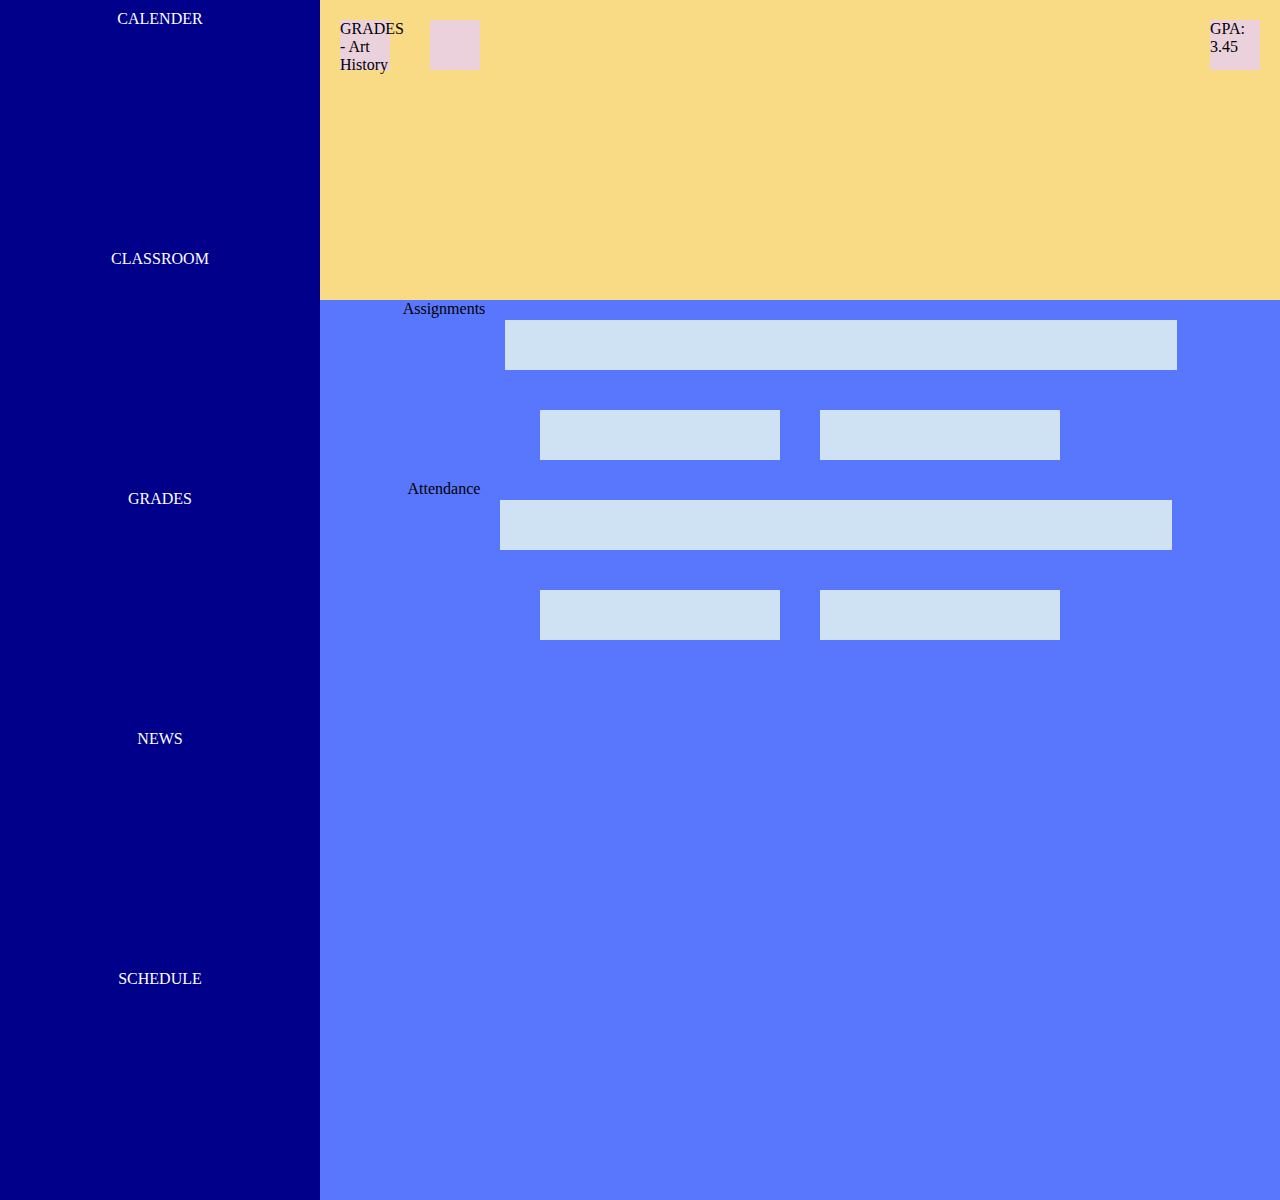
==== ashley-livia-1.html @ 23df65b2 "layout of the ashley-livia-1" ====
<!DOCTYPE html>
<html lang="en">
<head>
    <meta charset="UTF-8">
    <meta name="viewport" content="width=device-width, initial-scale=1.0">
    <link rel="stylesheet" href="style.css">
    <title>ashley-livia-1</title>
</head>
<body>
    <div class="grid-containerl">
        <!-- right-top -->
        <div class="itemm1">
            <div class="flexbox-containerf1">
                <div class="color1">GRADES - Art History</div>
                <div class="color1"></div>
            </div>
            <div class="flexbox-containerf2">
                <div class="color1">GPA: 3.45</div>
            </div>
        </div>
        <!-- left -->
        <div class="itemm2">
            <div class="color2">CALENDER</div>
            <div class="color2">CLASSROOM</div>
            <div class="color2">GRADES</div>
            <div class="color2">NEWS</div>
            <div class="color2">SCHEDULE</div>
        </div>
        <!-- right-bottom -->
        <div class="itemm3">
            <div class="rows">
                <a>Assignments</a>
                <div class="color3-1"></div>
                <div class="color3-2"></div>
                <div class="color3-3"></div>
            </div>
            <div class="rows">
                <a>Attendance</a>
                <div class="color3-1"></div>
                <div class="color3-2"></div>
                <div class="color3-3"></div>
            </div>
        </div>
    </div>
</body>
</html>
---- style.css ----
/* remove default setting */
* {
    padding: 0;
    margin: 0;
}
/* ash-livia-1 code */
.grid-containerl {
    display: grid;
    grid-template-columns: 1fr 1fr 1fr 1fr;
    grid-template-rows: 1fr 1fr 1fr 1fr;
    grid-template-areas:
      "itemm2 itemm1 itemm1 itemm1"
      "itemm2 itemm3 itemm3 itemm3"
      "itemm2 itemm3 itemm3 itemm3"
      "itemm2 itemm3 itemm3 itemm3";
}
.itemm1 {
    background-color:rgb(250, 219, 133);
    grid-area: itemm1;
    display: flex;
}
.itemm1 > div {
    width: 50%;
    display: flex;
}
.flexbox-containerf2{flex-direction: row-reverse;}
.color1{
    background: #ead1dcff;
    height: 50px;
    width: 50px;
    margin: 20px;
}
.itemm2 {
    background-color:darkblue;
    color: white;
    grid-area: itemm2;
    display: flex;
    flex-direction: column;
    align-items: center;
}
.itemm2 div {
    margin: 10px;
    width: 60%;
}
.color2 {
    height: 50%;
    text-align: center;
}
.itemm3 {
    background-color: rgb(89, 119, 253);
    grid-area: itemm3;
    height: 100vh;
}
.rows {
    display: flex;
    flex-wrap: wrap;
    justify-content: center;
}
.rows div{
    height: 50px;
    margin: 20px;
    background: #cfe2f3ff;
}
.color3-1 {width: 70%;}
.color3-2 {width: 25%;}
.color3-3 {width: 25%;}
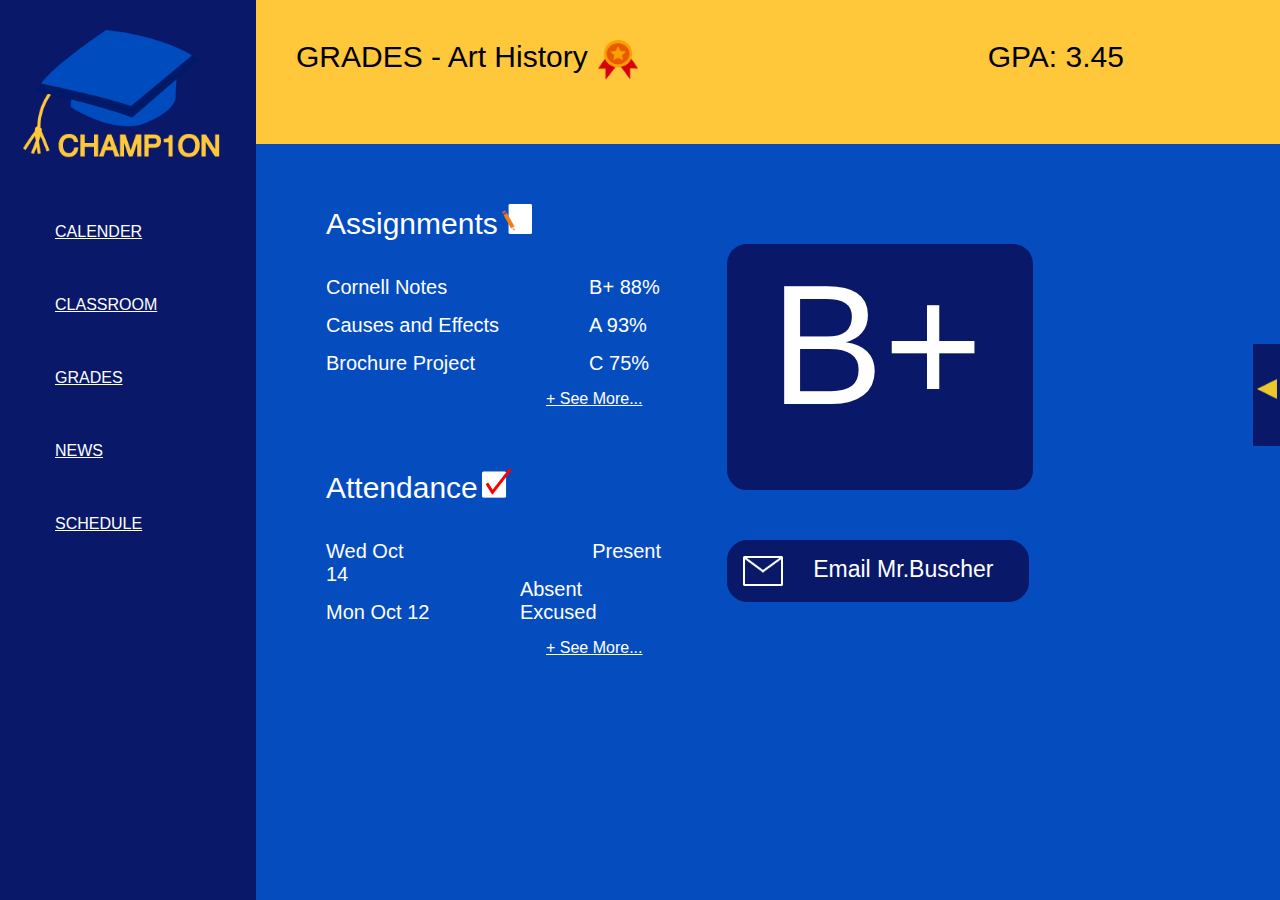
==== commit ce4215b5: "finish ashley-livia-1" ====
--- a/ashley-livia-1.html
+++ b/ashley-livia-1.html
@@ -7,40 +7,70 @@
     <title>ashley-livia-1</title>
 </head>
 <body>
-    <div class="grid-containerl">
-        <!-- right-top -->
-        <div class="itemm1">
-            <div class="flexbox-containerf1">
-                <div class="color1">GRADES - Art History</div>
-                <div class="color1"></div>
+    <div class="whole-ashlivia-1">
+        <div class="navbar-ashlivia-1">
+            <img src="website-ashley-livia/logo.png" width="200px">
+            <div class="topics-ashlivia-1">CALENDER</div>
+            <div class="topics-ashlivia-1">CLASSROOM</div>
+            <div class="topics-ashlivia-1">GRADES</div>
+            <div class="topics-ashlivia-1">NEWS</div>
+            <div class="topics-ashlivia-1">SCHEDULE</div>
+        </div>
+        <div class="right-side-ashlivia">
+            <div class="header-ashlivia-1">
+                <p>GRADES - Art History</p>
+                <img src="website-ashley-livia/Group 28.png" width="40px" height="40px">
+                <div class="gpa-ashlivia-1">GPA: 3.45</div>
             </div>
-            <div class="flexbox-containerf2">
-                <div class="color1">GPA: 3.45</div>
+            <div class="body-ashlivia-1">
+                <div class="right-body-ashlivia-1">
+                    <div class="assignments-ashlivia-1">
+                        <a>Assignments</a>
+                        <img src="website-ashley-livia/assignments.png" height="30px" width="30px">
+                        <div class="inside-ashlivia-1">
+                            <div class="items-ashlivia-1">
+                                <p>Cornell Notes</p>
+                                <p>Causes and Effects</p>
+                                <p>Brochure Project</p>
+                            </div>
+                            <div class="grades-ashlivia-1">
+                                <p>B+ 88%</p>
+                                <p>A 93%</p>
+                                <p>C 75%</p>
+                            </div>
+                        </div>
+                        <div class="seemore-ashlivia-1">+ See More...</div>
+                    </div>
+                    <div class="attendance-ashlivia-1">
+                        <a>Attendance</a>
+                        <img src="website-ashley-livia/attendance.png" height="30px" width="30px">
+                        <div class="inside-ashlivia-1">
+                            <div class="items-ashlivia-1">
+                                <p>Wed Oct 14</p>
+                                <p>Mon Oct 12</p>
+                            </div>
+                            <div class="grades-ashlivia-1">
+                                <p>&nbsp;&nbsp;&nbsp;&nbsp;&nbsp;&nbsp;&nbsp;&nbsp;&nbsp;&nbsp;&nbsp;&nbsp;&nbsp;Present</p>
+                                <p>Absent Excused</p>
+                            </div>
+                        </div>
+                        <div class="seemore-ashlivia-1">+ See More...</div>
+                    </div>
+                </div>
+                <div class="left-body-ashlivia-1">
+                    <div class="average-ashlivia-1">
+                        <a>B+</a>
+                    </div>
+                    <div class="message-teacher-ashlivia-1">
+                        <img src="website-ashley-livia/mail.png" width="40px" height="30px">
+                        <p>Email Mr.Buscher</p>
+                    </div>
+                </div>
+                <div class="scroll-ashlivia-1">
+                    <img src="website-ashley-livia/ashley-livia-arrow.png" width="20px" height="20px">
+                </div>
             </div>
         </div>
-        <!-- left -->
-        <div class="itemm2">
-            <div class="color2">CALENDER</div>
-            <div class="color2">CLASSROOM</div>
-            <div class="color2">GRADES</div>
-            <div class="color2">NEWS</div>
-            <div class="color2">SCHEDULE</div>
-        </div>
-        <!-- right-bottom -->
-        <div class="itemm3">
-            <div class="rows">
-                <a>Assignments</a>
-                <div class="color3-1"></div>
-                <div class="color3-2"></div>
-                <div class="color3-3"></div>
-            </div>
-            <div class="rows">
-                <a>Attendance</a>
-                <div class="color3-1"></div>
-                <div class="color3-2"></div>
-                <div class="color3-3"></div>
-            </div>
-        </div>
-    </div>
+    </div>  
 </body>
 </html>--- a/style.css
+++ b/style.css
@@ -1,66 +1,669 @@
 /* remove default setting */
 * {
-    padding: 0;
-    margin: 0;
-}
-/* ash-livia-1 code */
-.grid-containerl {
-    display: grid;
-    grid-template-columns: 1fr 1fr 1fr 1fr;
-    grid-template-rows: 1fr 1fr 1fr 1fr;
-    grid-template-areas:
-      "itemm2 itemm1 itemm1 itemm1"
-      "itemm2 itemm3 itemm3 itemm3"
-      "itemm2 itemm3 itemm3 itemm3"
-      "itemm2 itemm3 itemm3 itemm3";
-}
-.itemm1 {
-    background-color:rgb(250, 219, 133);
-    grid-area: itemm1;
+  padding: 0;
+  margin: 0;
+  font-family: Arial;
+}
+/* ethan-jessie-1 code */
+.header-ethan {
+  display: flex;
+  height: 10vh;
+  justify-content: space-between;
+  padding-left: 15px;
+  padding-right: 15px;
+}
+.left-ethan {
+  display: flex;
+  align-items: center;
+  color: #1b7092;
+}
+.left-ethan > p {
+  padding-left: 5px;
+  font-size: 30px;
+}
+.right-ethan {
+  display: flex;
+  align-items: center;
+  color: gray;
+}
+.right-ethan > p {
+  padding-right: 8px;
+  font-size: 23px;
+}
+.createAccount {
+  display: flex;
+  height: 33px;
+  width: 200px;
+  background-color: #1b7092;
+  border-radius: 100px;
+  color: white;
+  justify-content: center;
+  align-items: center;
+  font-size: 20px;
+}
+.body-ethan {
+  display: flex;
+  background-color: #a9d1e2;
+  width: 100vw;
+  height: 90vh;
+  justify-content: center;
+  align-items: center;
+  flex-direction: column;
+}
+.sign-in {
+  background-color: white;
+  width: 400px;
+  height: 400px;
+  border-radius: 20px;
+  display: flex;
+  align-items: center;
+  flex-direction: column;
+}
+.sign-in > p {
+  font-size: 40px;
+  color: #1b7092;
+  margin-top: 60px;
+}
+.ethan-img-center {
+  display: flex;
+  justify-content: center;
+  background-color: #a9d1e2;
+  margin-bottom: -37px;
+  z-index: 2;
+  border-radius: 50px;
+}
+.input-sign-in-ethan {
+  background-color: #a9d1e2;
+  height: 45px;
+  width: 300px;
+  margin: 0px 15px 15px 15px;
+  border-bottom-left-radius: 25px;
+  border-bottom-right-radius: 25px;
+}
+.input-sign-in-label-ethan-email {
+  height: 17px;
+  width: 55px;
+  margin-top: 35px;
+  margin-right: 235px;
+  background-color: #60a7c5;
+  border-top-right-radius: 15px;
+  color: aliceblue;
+  padding: 5px;
+}
+.input-sign-in-label-ethan-pass {
+  height: 17px;
+  width: 85px;
+  margin-top: 25px;
+  margin-right: 205px;
+  background-color: #60a7c5;
+  border-top-right-radius: 15px;
+  color: aliceblue;
+  padding: 5px;
+}
+.sign-in > .input-sign-in-label-ethan-email {
+  display: flex;
+  justify-content: left;
+}
+.sign-in > .input-sign-in-label-ethan-pass {
+  display: flex;
+  justify-content: flex-start;
+}
+
+/* ethan-jessie-2 code */
+.page-ethan {
+  display: flex;
+}
+.nav-ethan {
+  border: 1px solid #1b7092;
+  width: 23%;
+  height: 90vh;
+  color: #1b7092;
+  font-size: 28px;
+}
+.list-for-students {
+  margin: 20px;
+}
+.schedule-ethan {
+  display: flex;
+  width: 77%;
+  height: 90vh;
+  background-color: #a9d1e2;
+  flex-direction: column;
+  align-items: center;
+}
+.schedule-title {
+  color: white;
+  font-size: 60px;
+  margin: 20px;
+}
+.weekday {
+  display: flex;
+  flex-direction: row;
+  background-color: white;
+  height: 513px;
+}
+.monday {
+  color: #1b7092;
+  text-align: center;
+  height: 450px;
+  width: 150px;
+}
+.tuesday {
+  color: #1b7092;
+  text-align: center;
+  height: 450px;
+  width: 150px;
+}
+.friday {
+  color: #1b7092;
+  text-align: center;
+  height: 450px;
+  width: 150px;
+}
+.empty {
+  background-color: #a9d1e2;
+  width: 30px;
+}
+.block {
+  display: flex;
+  flex-wrap: wrap;
+  flex-direction: column;
+  align-content: center;
+  justify-content: center;
+  border-bottom: 2px solid #1b7092;
+  margin-bottom: 10px;
+  height: 120px;
+}
+.courses-topic {
+  display: flex;
+  background-color: #1b7092;
+  color: white;
+  height: 50px;
+  font-size: 30px;
+  align-items: center;
+  justify-content: center;
+}
+.courses > div {
+  background-color: #f1f1f1;
+  width: 100px;
+  text-align: center;
+  line-height: 75px;
+  font-size: 30px;
+}
+.time {
+  margin-bottom: 20px;
+}
+.courses {
+  font-size: 24px;
+}
+.sign-out {
+  display: flex;
+  color: #1b7092;
+  margin-top: 150px;
+  margin-left: 20px;
+}
+/* ping-yusun-1 */
+.page{
     display: flex;
-}
-.itemm1 > div {
-    width: 50%;
+    /* flex-wrap: wrap; */
+    width: 100vw;
+}
+.context-ping {
+  display: flex;
+  width: 75vw;
+  height: 100vh;
+  background: white;
+  flex-direction: column;
+}
+.navbar-ping {
+  display: flex;
+  width: 25vw;
+  height: 100vh;
+  background: #73e0ce;
+  flex-direction: column;
+}
+.header-ping {
+    height: 50px;
+    width: 75vw;
     display: flex;
-}
-.flexbox-containerf2{flex-direction: row-reverse;}
-.color1{
-    background: #ead1dcff;
-    height: 50px;
-    width: 50px;
     margin: 20px;
-}
-.itemm2 {
-    background-color:darkblue;
-    color: white;
-    grid-area: itemm2;
+    align-items: center;
+}
+.header-ping > p {
+    margin-left: 20px;
+}
+.announcement-ping {
     display: flex;
-    flex-direction: column;
+    justify-content: center;
     align-items: center;
-}
-.itemm2 div {
+    font-size: 35px;
+    margin-top: 50px;
+}
+.announcement-ping > img {
+    height: 35px;
+    width: 60px;
+}
+.announcement-ping > p {
+    margin-left: 20px;
+}
+.topic-ping {
+    display: flex;
+    justify-content: center;
+    align-items: center;
+    height: 80px;
+    font-size: 35px;
+}
+.topic-ping > img {
+    height: 55px;
+    width: 120px;
+    margin: 20px;
+}
+.caption-ping {
+    display: flex;
+    justify-content: center;
+    align-items: center;
+    font-size: 20px;
+}
+.dots-ping {
+    display: flex;
+    justify-content: center;
+    height: 10px;
+    width: 75vw;
+}
+.orange-p {
+    height: 10px;
+    width: 10px;
+    border-radius: 50px;
+    background-color: #F58500;
     margin: 10px;
-    width: 60%;
-}
-.color2 {
-    height: 50%;
-    text-align: center;
-}
-.itemm3 {
-    background-color: rgb(89, 119, 253);
-    grid-area: itemm3;
-    height: 100vh;
-}
-.rows {
-    display: flex;
-    flex-wrap: wrap;
-    justify-content: center;
-}
-.rows div{
-    height: 50px;
-    margin: 20px;
-    background: #cfe2f3ff;
-}
-.color3-1 {width: 70%;}
-.color3-2 {width: 25%;}
-.color3-3 {width: 25%;}
+}
+.blue-p {
+    height: 10px;
+    width: 10px;
+    border-radius: 50px;
+    background-color: #73E0CE;
+    margin: 10px;
+}
+.box-for-list{
+  display: flex;
+  padding-top: 100px;
+  font-size: 20px;
+  justify-content: space-evenly;
+}
+.box-for-list-2{
+  display: flex;
+  margin: 30px;
+  font-size: 20px;
+  justify-content: space-evenly;
+}
+.box-for-list > a {
+  margin-top: 10px;
+  margin-right: 50px;
+}
+.box-for-list-2 > a {
+  margin-top: 10px;
+  margin-right: 50px;
+}
+.header-ping-baymax {
+  padding-left: 250px;
+  padding-top: 10px;
+}
+.event-ping{
+  margin: 30px;
+  margin-left: 25px;
+}
+.event-ping>p{
+  margin-top: 10px;
+  margin-left: 20px;
+}
+.calendar-ping {
+  margin-left: 30px;
+}
+.calendar-ping > p{
+  margin-left: 10px;
+  margin-top: 5px;
+  background-color: white;
+  border: 2px solid black;
+  width: 200px;
+  height: 180px;
+  border-radius: 10px;
+}
+.calendar-ping > a{
+  background-color: #F4B30C;
+  border-radius: 3px;
+}
+.calendar-ping .calendar{
+  width: 170px;
+  height: 150px;
+  margin-top: 10px;
+  margin-left: 10px;
+}
+.title > a{
+  background-color: #FF6F6F;
+  border-radius: 3px;
+}
+.title {
+  margin-left: 20px;
+  margin-top: 20px;
+
+}
+.note-ping {
+  margin-left: 40px;
+  margin-top: 10px;
+  background-color: white;
+  border: 2px solid black;
+  width: 200px;
+  height: 100px;
+  border-radius: 10px;
+}
+.note-ping > p {
+  margin-left: 20px;
+  margin-top: 30px;
+}
+
+/* ping-yusun-2 */
+.header-ping-yusun-4{
+  display: flex;
+  flex-direction: row;
+  justify-content: flex-end;
+  width: 100vw;
+  height: 10vh;
+}
+.whole-ping-4 {
+  display: flex;
+  flex-direction: row;
+}
+.left-ping-4{
+  display: flex;
+  flex-direction: column;
+  width: 35vw;
+  height: 90vh;
+}
+.left-ping-4 > a { 
+  font-size: 35px;
+  margin-left: 60px;
+}
+.left-ping-4 > p { 
+  font-size: 18px;
+  margin-top: 5px;
+  margin-bottom: 40px;
+  margin-left: 60px;
+}
+.cap-ping {
+  height: 20px;
+  width: 180px;
+  border: 3px solid black;
+  border-radius: 25px;
+  margin-left: 85px;
+}
+.bottle-ping {
+  height: 300px;
+  width: 230px;
+  border: 3px solid black;
+  border-radius: 25px;
+  position: relative;
+  text-align: center;
+  margin-left: 60px;
+}
+.bottle-ping > img {
+  margin-top: 40px;
+}
+/* Centered text for A+ 98*/
+.centered-ping {
+  position: absolute;
+  top: 45%;
+  left: 50%;
+  transform: translate(-50%, -50%);
+}
+.water-ping{
+  height: 272px;
+  width: 229px;
+  border: 1px solid #73E0CE;
+  background-color: #73E0CE;
+  border-radius: 24px;
+  position: absolute;
+  z-index: -1;
+  top: 50%;
+  left: 50%;
+  transform: translate(-50%, -45%);
+}
+.slantednote-ping-4 {
+  display: flex;
+  border: 2px solid black;
+  border-radius: 10px;
+  width: 55px;
+  height: 20px;
+  transform: rotateZ(90deg);
+  margin-top: 100px;
+  justify-content: space-evenly;
+}
+.mid-ping-4{
+  display: flex;
+  flex-direction: row;
+  width: 40vw;
+  height: 90vh;
+}
+.scores-ping{
+  display: flex;
+  flex-direction: column;
+  margin-top: 100px;
+}
+.right-small-1{
+  margin: 20px;
+  height: 20px;
+  width: 30px;
+  border-radius: 20px;
+  background-color: #F4B30C;
+  font-size: 18px;
+}
+.right-small-2{
+  margin: 20px;
+  height: 20px;
+  width: 30px;
+  font-size: 18px;
+  border-radius: 20px;
+  background-color: #ffdc1d;
+}
+.right-small-3{
+  margin: 20px;
+  height: 20px;
+  width: 30px;
+  font-size: 18px;
+  border-radius: 20px;
+  background-color: #FF6F6F;
+}
+.classes-ping {
+  margin-top: 80px;
+}
+.course-name {
+  margin-top: 27px;
+}
+.additional-text {
+  color: grey;
+}
+.right-ping-4{
+  display: flex;
+  flex-direction: row;
+  width: 25vw;
+  height: 90vh;
+}
+.something-hehe{
+  margin-top: 180px;
+  margin-right: 5px;
+}
+.orangey-4{
+  background-color: #F4B30C;
+  border-radius: 20px;
+  height: 10px;
+  width: 20px;
+  margin-top: 17px;
+}
+.yellowish-4 {
+  background-color: #ffdc1d;
+  border-radius: 20px;
+  height: 10px;
+  width: 20px;
+  margin-top: 17px;
+}
+.pinkish-4{
+  background-color: #FF6F6F;
+  border-radius: 20px;
+  height: 10px;
+  width: 20px;
+  margin-top: 17px;
+}
+.bluish-4{
+  background-color: #73E0CE;
+  border-radius: 20px;
+  height: 10px;
+  width: 20px;
+  margin-top: 17px;
+}
+.reddish-4{
+  background-color: red;
+  border-radius: 20px;
+  height: 10px;
+  width: 20px;
+  margin-top: 17px;
+}
+.legend-4{
+  margin-top: 180px;
+}
+.addsomethings{
+  margin-top: 10px;
+}
+
+/* ashley-livia-1 code */
+.whole-ashlivia-1{
+  display: flex;
+  flex-wrap: wrap;
+}
+.navbar-ashlivia-1{
+  height: 100vh;
+  width: 20vw;
+  background-color: #091868;
+}
+.header-ashlivia-1{
+  background-color: #ffc83b;
+  height: 16vh;
+  width: 80vw;
+  display: flex;
+  flex-direction: row;
+}
+.header-ashlivia-1 > p{
+  font-size: 30px;
+  margin-top: 40px;
+  margin-bottom: 40px;
+  margin-left: 40px;
+}
+.header-ashlivia-1 > img {
+  margin-top: 40px;
+  margin-bottom: 40px;
+  margin-left: 10px;
+}
+.gpa-ashlivia-1{
+  margin-left: 350px;
+  margin-top: 40px;
+  margin-bottom: 40px;
+  font-size: 30px;
+}
+.body-ashlivia-1{
+  background-color: #054cbf;
+  height: 84vh;
+  width: 80vw;
+  display: flex;
+  flex-direction: row;
+}
+.assignments-ashlivia-1{
+  color: white;
+  margin-top: 60px;
+  margin-left: 70px;
+}
+.assignments-ashlivia-1 > a {
+  font-size: 30px;
+}
+.inside-ashlivia-1 {
+  display: flex;
+  flex-direction: row;
+  margin-top: 20px;
+  margin-right: 20px;
+  font-size: 20px;
+}
+.items-ashlivia-1{
+  margin-right: 75px;
+}
+.items-ashlivia-1 > p {
+  margin-top: 15px;
+}
+.grades-ashlivia-1 > p {
+  margin: 15px;
+}
+.seemore-ashlivia-1 {
+  text-decoration: underline;
+  margin-left: 220px;
+}
+.navbar-ashlivia-1 > img {
+  margin-left: 23px;
+  margin-top: 30px;
+}  
+.topics-ashlivia-1 {
+  color: white;
+  text-decoration: underline;
+  align-content: center;
+  margin: 55px;
+}
+.attendance-ashlivia-1{
+  color: white;
+  margin-top: 60px;
+  margin-left: 70px;
+}
+.attendance-ashlivia-1 > a {
+  font-size: 30px;
+}
+.average-ashlivia-1 {
+  border: 3px solid #091868;
+  border-radius: 20px;
+  background-color: #091868;
+  width: 300px;
+  height: 240px;
+  margin-top: 100px;
+  margin-left: 30px;
+}
+.average-ashlivia-1 > a{
+  font-size: 170px;
+  color: white;
+  margin-top: 90px;
+  margin-left: 40px;
+}
+.message-teacher-ashlivia-1{
+  display: flex;
+  flex-direction: row;
+  border: 1px solid #091868;
+  background-color: #091868;
+  border-radius: 20px;
+  height: 60px;
+  width: 300px;
+  margin-left: 30px;
+  margin-top: 50px;
+  color: white;
+  font-size: 23px;
+}
+.message-teacher-ashlivia-1 > img {
+  margin: 15px;
+}
+.message-teacher-ashlivia-1 > p {
+  margin: 15px;
+}
+.scroll-ashlivia-1 {
+  display: flex;
+  justify-content: center;
+  border: 1px solid #091868;
+  background-color: #091868;
+  height: 100px;
+  width: 25px;
+  margin-top: 200px;
+  margin-left: 220px;
+}
+.scroll-ashlivia-1 > img {
+  margin-top: 34px;
+}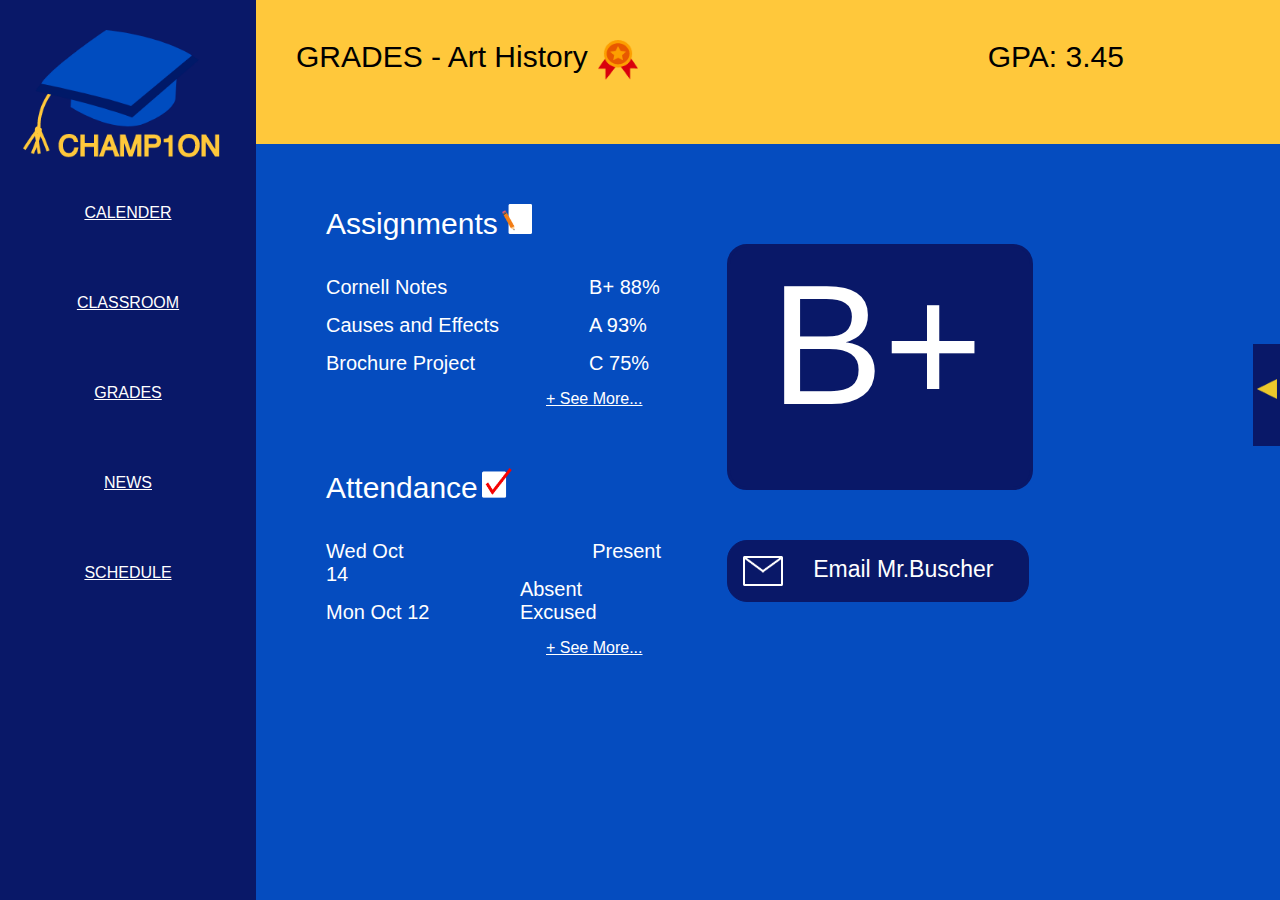
==== commit 76f5e75b: "finished ashley-livia-2" ====
--- a/ashley-livia-1.html
+++ b/ashley-livia-1.html
@@ -10,11 +10,13 @@
     <div class="whole-ashlivia-1">
         <div class="navbar-ashlivia-1">
             <img src="website-ashley-livia/logo.png" width="200px">
-            <div class="topics-ashlivia-1">CALENDER</div>
-            <div class="topics-ashlivia-1">CLASSROOM</div>
-            <div class="topics-ashlivia-1">GRADES</div>
-            <div class="topics-ashlivia-1">NEWS</div>
-            <div class="topics-ashlivia-1">SCHEDULE</div>
+            <div class="lists-for-ashlivia-1">
+                <div class="topics-ashlivia-1">CALENDER</div>
+                <div class="topics-ashlivia-1">CLASSROOM</div>
+                <div class="topics-ashlivia-1">GRADES</div>
+                <div class="topics-ashlivia-1">NEWS</div>
+                <div class="topics-ashlivia-1">SCHEDULE</div>
+            </div>
         </div>
         <div class="right-side-ashlivia">
             <div class="header-ashlivia-1">
--- a/style.css
+++ b/style.css
@@ -543,6 +543,11 @@
   width: 20vw;
   background-color: #091868;
 }
+.lists-for-ashlivia-1{
+  display: flex;
+  flex-direction: column;
+  align-items: center;
+}
 .header-ashlivia-1{
   background-color: #ffc83b;
   height: 16vh;
@@ -610,7 +615,7 @@
   color: white;
   text-decoration: underline;
   align-content: center;
-  margin: 55px;
+  margin: 36px;
 }
 .attendance-ashlivia-1{
   color: white;
@@ -666,4 +671,100 @@
 }
 .scroll-ashlivia-1 > img {
   margin-top: 34px;
+}
+/* ashley-livia-2 code */
+.contacts-ashlivia-2{
+  margin-top: 40px;
+}
+.people-ashlivia-2 {
+  display: flex;
+  align-items: center;
+  color: white;
+  margin-top: 20px;
+  margin-left: 60px;
+}
+.people-ashlivia-2 > a {
+  margin-left: 15px;
+  font-size: 16px;
+}
+.chatbox-ashlivia-2 {
+  display: flex;
+  flex-direction: column;
+  margin-left: 35px;
+  margin-top: 30px;
+}
+.topusername-ashlivia-2{
+  border-top: 5px solid #091868;
+  border-left: 5px solid #091868;
+  border-right: 5px solid #091868;
+  height: 75px;
+  width: 670px;
+}
+.chatroom-ashlivia-2{
+  border: 5px solid #091868;
+  height: 390px;
+  width: 670px;
+}
+.scroll-ashlivia-2 {
+  display: flex;
+  justify-content: center;
+  border: 1px solid #091868;
+  background-color: #091868;
+  height: 150px;
+  width: 25px;
+  margin-top: 200px;
+  margin-left: 71px;
+}
+.scroll-ashlivia-2 > img {
+  margin-top: 59px;
+}
+.message-ashlivia-2 {
+  display: flex;
+  height: 40px;
+  border-radius: 20px;
+  border: 1px solid #091868;
+  background-color: #091868;
+  color: white;
+}
+.right-chat-ashlivia-2 {
+  display: flex;
+  justify-content: flex-end;
+  margin: 20px;
+}
+.message-ashlivia-2 > p{
+  margin: 10px;
+  display: inline-block;
+}
+.left-chat-ashlivia-2 {
+  display: flex;
+  margin: 20px;
+}
+.bottom-icons-ashlivia-2 {
+  display: flex;
+  flex-direction: row;
+  margin-left: 15px;
+}
+.apple-ashlivia-2 {
+  background-color: white;
+  border: 1px solid white;
+  border-radius: 30px;
+  margin-left: 15px;
+}
+.livia-ashlivia-2 {
+  margin-right: 15px;
+}
+.input-textbox-ashlivia-2 {
+  background-color: #091868;
+  color: #054cbf;
+  height: 40px;
+  width: 280px;
+  border-radius: 20px;
+}
+.input-textbox-ashlivia-2 > p {
+  margin: 10px;
+}
+.arrange-ashlivia-2 {
+  margin-bottom: 20px;
+  margin-left: 20px;
+  margin-right: 20px;
 }